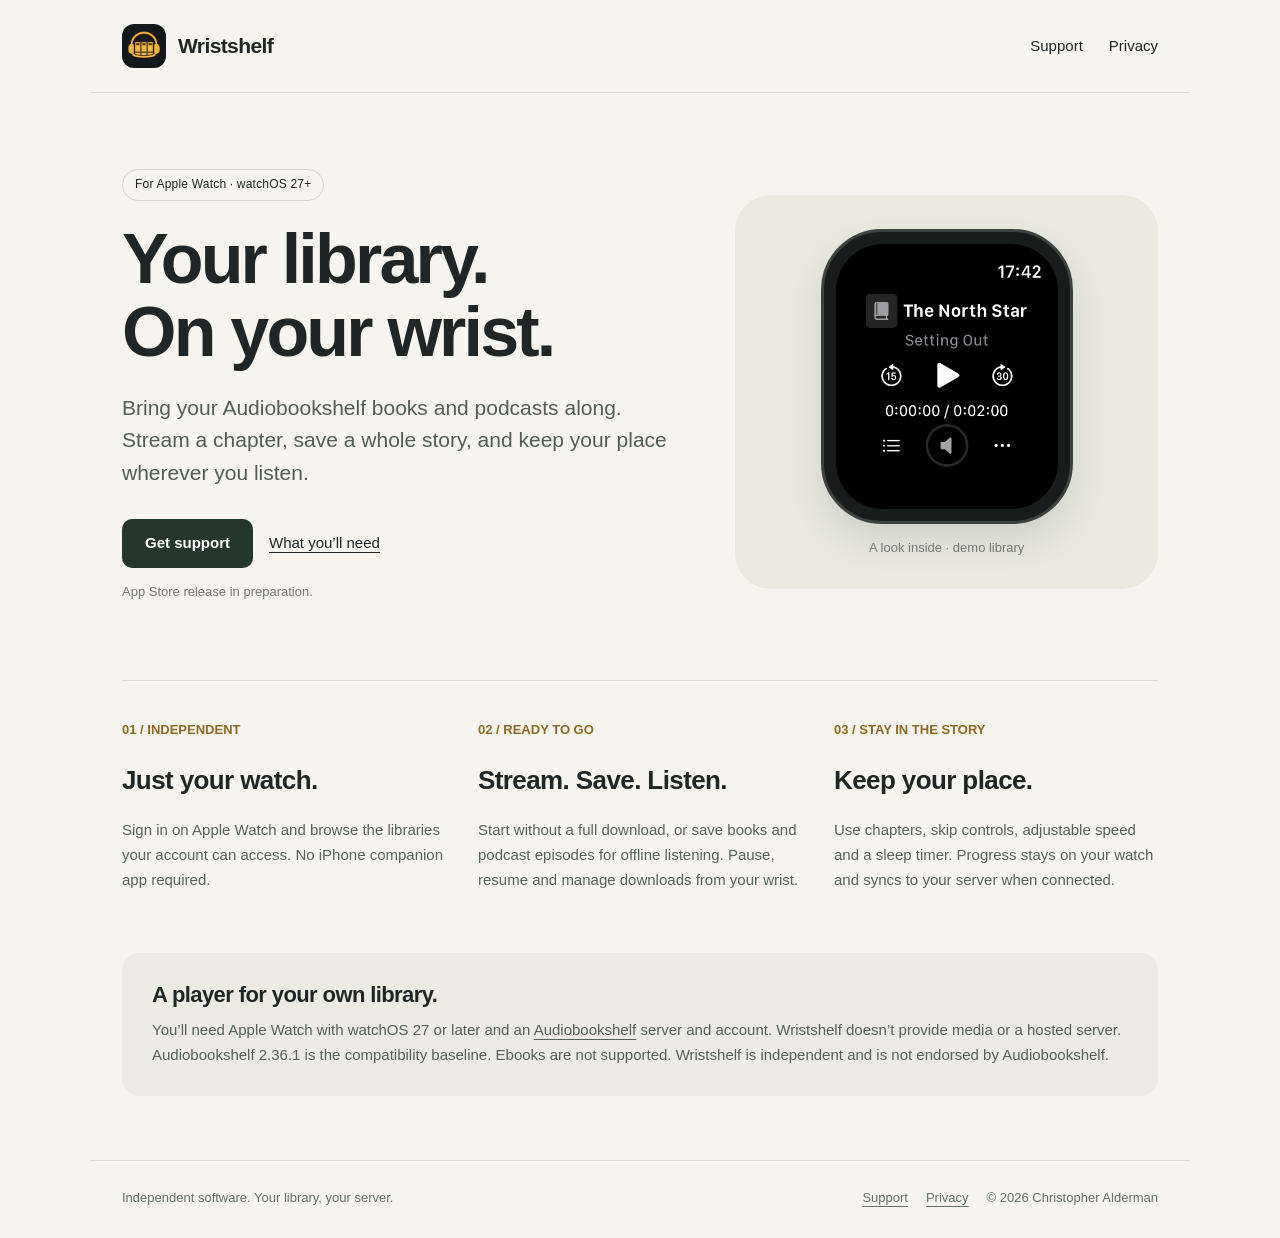
==== index.html @ abc9af6d "Publish Wristshelf support and privacy site" ====
<!doctype html>
<html lang="en"><head><meta charset="utf-8"><meta name="viewport" content="width=device-width,initial-scale=1"><title>Wristshelf — Your library, on your wrist</title><meta name="description" content="A standalone Apple Watch player for your Audiobookshelf audiobooks and podcasts."><link rel="canonical" href="https://wristshelf.fourbees.net/"><link rel="icon" type="image/png" href="./assets/icon.png"><link rel="stylesheet" href="./assets/site.css"></head>
<body><a class="skip" href="#content">Skip to content</a><header><a class="brand" href="./"><img src="./assets/icon.png" alt="" width="44" height="44">Wristshelf</a><nav aria-label="Main navigation"><a href="./support/">Support</a><a href="./privacy/">Privacy</a></nav></header><main id="content"><section class="hero"><div><span class="pill">For Apple Watch · watchOS 27+</span><h1>Your library.<br>On your wrist.</h1><p class="lead">Bring your Audiobookshelf books and podcasts along. Stream a chapter, save a whole story, and keep your place wherever you listen.</p><div class="actions"><a class="button" href="support/">Get support</a><a class="secondary" href="#requirements">What you’ll need</a></div><p class="caption">App Store release in preparation.</p></div><div class="preview"><div class="watch"><img src="assets/player.png" alt="Wristshelf player with large skip and play controls, chapter selection, volume and playback settings" width="416" height="496"></div><p class="caption">A look inside · demo library</p></div></section><section class="features" aria-label="Features"><article><span class="number">01 / INDEPENDENT</span><h2>Just your watch.</h2><p>Sign in on Apple Watch and browse the libraries your account can access. No iPhone companion app required.</p></article><article><span class="number">02 / READY TO GO</span><h2>Stream. Save. Listen.</h2><p>Start without a full download, or save books and podcast episodes for offline listening. Pause, resume and manage downloads from your wrist.</p></article><article><span class="number">03 / STAY IN THE STORY</span><h2>Keep your place.</h2><p>Use chapters, skip controls, adjustable speed and a sleep timer. Progress stays on your watch and syncs to your server when connected.</p></article></section><section class="requirements" id="requirements"><h2>A player for your own library.</h2><p>You’ll need Apple Watch with watchOS 27 or later and an <a href="https://www.audiobookshelf.org/">Audiobookshelf</a> server and account. Wristshelf doesn’t provide media or a hosted server. Audiobookshelf 2.36.1 is the compatibility baseline. Ebooks are not supported. Wristshelf is independent and is not endorsed by Audiobookshelf.</p></section></main><footer><p>Independent software. Your library, your server.</p><p><a href="./support/">Support</a><a href="./privacy/">Privacy</a>© 2026 Christopher Alderman</p></footer></body></html>
---- assets/site.css ----
*{box-sizing:border-box}html{color-scheme:light;scroll-behavior:smooth}body{margin:0;background:#f6f4ee;color:#202625;font-family:-apple-system,BlinkMacSystemFont,"Segoe UI",sans-serif;font-size:17px;line-height:1.65}a{color:inherit;text-underline-offset:4px}a:hover{color:#825405}a:focus-visible,summary:focus-visible{outline:3px solid #a96a00;outline-offset:5px}header,main,footer{max-width:1100px;margin:auto;padding:0 32px}header{display:flex;align-items:center;justify-content:space-between;gap:24px;padding-top:24px;padding-bottom:24px;border-bottom:1px solid #dddcd3}.brand{display:flex;align-items:center;gap:12px;font-size:21px;font-weight:750;text-decoration:none;letter-spacing:-.6px}.brand img{width:44px;height:44px;border-radius:12px}nav{display:flex;gap:26px;font-size:15px}nav a{text-decoration:none}nav a[aria-current=page]{text-decoration:underline}.skip{position:absolute;left:16px;top:-100px;background:white;padding:10px;z-index:3}.skip:focus{top:12px}.hero{display:grid;grid-template-columns:1.3fr 1fr;gap:64px;align-items:center;padding:76px 0 64px}.eyebrow{font-size:12px;letter-spacing:2px;text-transform:uppercase;font-weight:750;color:#696e67}h1{font-size:clamp(42px,6vw,70px);line-height:1.05;letter-spacing:-2.8px;margin:22px 0}h2{font-size:26px;line-height:1.25;letter-spacing:-.6px}h3{font-size:19px;line-height:1.4}.lead{font-size:21px;line-height:1.55;color:#535d55;max-width:560px}.pill{display:inline-block;border:1px solid #d5d2c7;padding:5px 12px;border-radius:24px;font-size:12px;letter-spacing:.2px}.actions{display:flex;gap:16px;align-items:center;flex-wrap:wrap;margin-top:30px}.button{display:inline-block;background:#24372f;color:#fff;padding:12px 23px;border-radius:10px;font-size:15px;font-weight:650;text-decoration:none}.button:hover{background:#354e42;color:white}.secondary{font-size:15px}.caption{font-size:13px;color:#74786f}.preview{text-align:center;background:#e9e9df;border-radius:36px;padding:34px 20px 18px}.watch{margin:auto;max-width:252px;padding:12px;background:#181c1b;border:3px solid #3b4240;border-radius:61px;box-shadow:0 18px 32px #26392d20}.watch img{display:block;width:100%;height:auto;border-radius:47px}.features{display:grid;grid-template-columns:repeat(3,1fr);gap:32px;border-top:1px solid #d9dacf;padding:34px 0 45px}.features p{color:#586258;font-size:15px}.number{color:#8c6926;font-size:13px;font-weight:650}.requirements{padding:28px 30px;background:#ecebe3;border-radius:18px;margin-bottom:64px}.requirements h2{margin:0 0 10px;font-size:22px}.requirements p{margin:0;color:#566055;font-size:15px}.document{max-width:740px;padding:60px 0 72px}.document h1{font-size:48px;letter-spacing:-1.5px}.document h2{margin-top:34px}.document p,.document li{color:#4e594f}.contact{padding:24px;background:#e8e9dc;border-radius:18px;margin:28px 0;overflow-wrap:anywhere}.contact p{margin:7px 0}.contact a{font-weight:700;color:#273f31}details{border-bottom:1px solid #d7d9cd;padding:18px 0}summary{cursor:pointer;font-weight:650;line-height:1.4}details p{font-size:16px}footer{border-top:1px solid #d9dacf;padding-top:26px;padding-bottom:30px;display:flex;justify-content:space-between;gap:24px;flex-wrap:wrap;font-size:13px;color:#657064}footer p{margin:0}footer a{margin-right:18px}code{font-size:14px} @media(max-width:680px){header,main,footer{padding-left:22px;padding-right:22px}header{gap:16px}.brand{font-size:18px;gap:8px}.brand img{width:36px;height:36px}nav{gap:16px;font-size:14px}.hero{grid-template-columns:1fr;gap:30px;padding:42px 0}.hero h1{max-width:480px;letter-spacing:-1.8px}.lead{font-size:19px}.preview{padding-top:28px}.watch{max-width:226px}.features{grid-template-columns:1fr;gap:10px;padding:28px 0}.features h2{font-size:23px;margin:8px 0}.features p{margin-top:10px}.requirements{margin-bottom:42px;padding:23px}.document{padding:36px 0 50px}.document h1{font-size:40px}.contact{padding:20px}footer{display:block}footer p+p{margin-top:12px}}@media(prefers-reduced-motion:reduce){html{scroll-behavior:auto}}
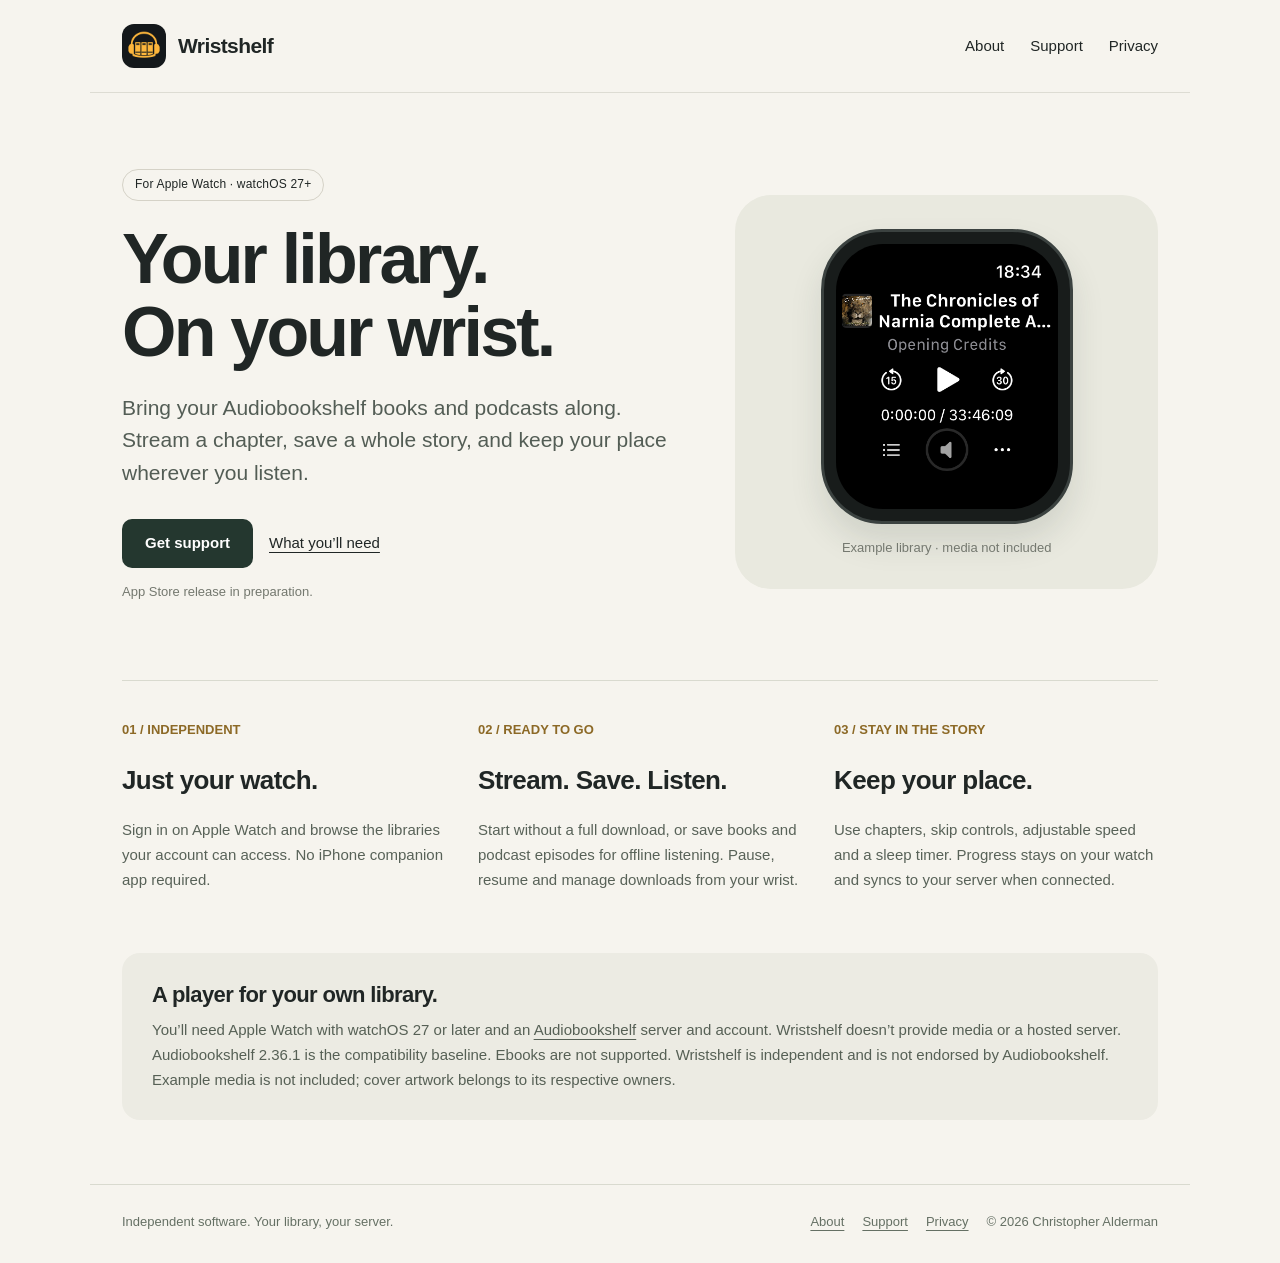
==== commit 045a927e: "Add gospel About page and Narnia player preview" ====
--- a/index.html
+++ b/index.html
@@ -1,3 +1,3 @@
 <!doctype html>
-<html lang="en"><head><meta charset="utf-8"><meta name="viewport" content="width=device-width,initial-scale=1"><title>Wristshelf — Your library, on your wrist</title><meta name="description" content="A standalone Apple Watch player for your Audiobookshelf audiobooks and podcasts."><link rel="canonical" href="https://wristshelf.fourbees.net/"><link rel="icon" type="image/png" href="./assets/icon.png"><link rel="stylesheet" href="./assets/site.css"></head>
-<body><a class="skip" href="#content">Skip to content</a><header><a class="brand" href="./"><img src="./assets/icon.png" alt="" width="44" height="44">Wristshelf</a><nav aria-label="Main navigation"><a href="./support/">Support</a><a href="./privacy/">Privacy</a></nav></header><main id="content"><section class="hero"><div><span class="pill">For Apple Watch · watchOS 27+</span><h1>Your library.<br>On your wrist.</h1><p class="lead">Bring your Audiobookshelf books and podcasts along. Stream a chapter, save a whole story, and keep your place wherever you listen.</p><div class="actions"><a class="button" href="support/">Get support</a><a class="secondary" href="#requirements">What you’ll need</a></div><p class="caption">App Store release in preparation.</p></div><div class="preview"><div class="watch"><img src="assets/player.png" alt="Wristshelf player with large skip and play controls, chapter selection, volume and playback settings" width="416" height="496"></div><p class="caption">A look inside · demo library</p></div></section><section class="features" aria-label="Features"><article><span class="number">01 / INDEPENDENT</span><h2>Just your watch.</h2><p>Sign in on Apple Watch and browse the libraries your account can access. No iPhone companion app required.</p></article><article><span class="number">02 / READY TO GO</span><h2>Stream. Save. Listen.</h2><p>Start without a full download, or save books and podcast episodes for offline listening. Pause, resume and manage downloads from your wrist.</p></article><article><span class="number">03 / STAY IN THE STORY</span><h2>Keep your place.</h2><p>Use chapters, skip controls, adjustable speed and a sleep timer. Progress stays on your watch and syncs to your server when connected.</p></article></section><section class="requirements" id="requirements"><h2>A player for your own library.</h2><p>You’ll need Apple Watch with watchOS 27 or later and an <a href="https://www.audiobookshelf.org/">Audiobookshelf</a> server and account. Wristshelf doesn’t provide media or a hosted server. Audiobookshelf 2.36.1 is the compatibility baseline. Ebooks are not supported. Wristshelf is independent and is not endorsed by Audiobookshelf.</p></section></main><footer><p>Independent software. Your library, your server.</p><p><a href="./support/">Support</a><a href="./privacy/">Privacy</a>© 2026 Christopher Alderman</p></footer></body></html>
+<html lang="en"><head><meta charset="utf-8"><meta name="viewport" content="width=device-width,initial-scale=1"><title>Wristshelf — Your library, on your wrist</title><meta name="description" content="A standalone Apple Watch player for your Audiobookshelf audiobooks and podcasts."><link rel="canonical" href="https://wristshelf.fourbees.net/"><link rel="icon" type="image/png" href="./assets/icon.png"><link rel="stylesheet" href="./assets/site.css?v=11"></head>
+<body><a class="skip" href="#content">Skip to content</a><header><a class="brand" href="./"><img src="./assets/icon.png" alt="" width="44" height="44">Wristshelf</a><nav aria-label="Main navigation"><a href="./about/">About</a><a href="./support/">Support</a><a href="./privacy/">Privacy</a></nav></header><main id="content"><section class="hero"><div><span class="pill">For Apple Watch · watchOS 27+</span><h1>Your library.<br>On your wrist.</h1><p class="lead">Bring your Audiobookshelf books and podcasts along. Stream a chapter, save a whole story, and keep your place wherever you listen.</p><div class="actions"><a class="button" href="support/">Get support</a><a class="secondary" href="#requirements">What you’ll need</a></div><p class="caption">App Store release in preparation.</p></div><div class="preview"><div class="watch"><img src="assets/player.png?v=11" alt="Wristshelf player with large skip and play controls, chapter selection, volume and playback settings" width="416" height="496"></div><p class="caption">Example library · media not included</p></div></section><section class="features" aria-label="Features"><article><span class="number">01 / INDEPENDENT</span><h2>Just your watch.</h2><p>Sign in on Apple Watch and browse the libraries your account can access. No iPhone companion app required.</p></article><article><span class="number">02 / READY TO GO</span><h2>Stream. Save. Listen.</h2><p>Start without a full download, or save books and podcast episodes for offline listening. Pause, resume and manage downloads from your wrist.</p></article><article><span class="number">03 / STAY IN THE STORY</span><h2>Keep your place.</h2><p>Use chapters, skip controls, adjustable speed and a sleep timer. Progress stays on your watch and syncs to your server when connected.</p></article></section><section class="requirements" id="requirements"><h2>A player for your own library.</h2><p>You’ll need Apple Watch with watchOS 27 or later and an <a href="https://www.audiobookshelf.org/">Audiobookshelf</a> server and account. Wristshelf doesn’t provide media or a hosted server. Audiobookshelf 2.36.1 is the compatibility baseline. Ebooks are not supported. Wristshelf is independent and is not endorsed by Audiobookshelf. Example media is not included; cover artwork belongs to its respective owners.</p></section></main><footer><p>Independent software. Your library, your server.</p><p><a href="./about/">About</a><a href="./support/">Support</a><a href="./privacy/">Privacy</a>© 2026 Christopher Alderman</p></footer></body></html>
--- a/assets/site.css
+++ b/assets/site.css
@@ -1 +1 @@
-*{box-sizing:border-box}html{color-scheme:light;scroll-behavior:smooth}body{margin:0;background:#f6f4ee;color:#202625;font-family:-apple-system,BlinkMacSystemFont,"Segoe UI",sans-serif;font-size:17px;line-height:1.65}a{color:inherit;text-underline-offset:4px}a:hover{color:#825405}a:focus-visible,summary:focus-visible{outline:3px solid #a96a00;outline-offset:5px}header,main,footer{max-width:1100px;margin:auto;padding:0 32px}header{display:flex;align-items:center;justify-content:space-between;gap:24px;padding-top:24px;padding-bottom:24px;border-bottom:1px solid #dddcd3}.brand{display:flex;align-items:center;gap:12px;font-size:21px;font-weight:750;text-decoration:none;letter-spacing:-.6px}.brand img{width:44px;height:44px;border-radius:12px}nav{display:flex;gap:26px;font-size:15px}nav a{text-decoration:none}nav a[aria-current=page]{text-decoration:underline}.skip{position:absolute;left:16px;top:-100px;background:white;padding:10px;z-index:3}.skip:focus{top:12px}.hero{display:grid;grid-template-columns:1.3fr 1fr;gap:64px;align-items:center;padding:76px 0 64px}.eyebrow{font-size:12px;letter-spacing:2px;text-transform:uppercase;font-weight:750;color:#696e67}h1{font-size:clamp(42px,6vw,70px);line-height:1.05;letter-spacing:-2.8px;margin:22px 0}h2{font-size:26px;line-height:1.25;letter-spacing:-.6px}h3{font-size:19px;line-height:1.4}.lead{font-size:21px;line-height:1.55;color:#535d55;max-width:560px}.pill{display:inline-block;border:1px solid #d5d2c7;padding:5px 12px;border-radius:24px;font-size:12px;letter-spacing:.2px}.actions{display:flex;gap:16px;align-items:center;flex-wrap:wrap;margin-top:30px}.button{display:inline-block;background:#24372f;color:#fff;padding:12px 23px;border-radius:10px;font-size:15px;font-weight:650;text-decoration:none}.button:hover{background:#354e42;color:white}.secondary{font-size:15px}.caption{font-size:13px;color:#74786f}.preview{text-align:center;background:#e9e9df;border-radius:36px;padding:34px 20px 18px}.watch{margin:auto;max-width:252px;padding:12px;background:#181c1b;border:3px solid #3b4240;border-radius:61px;box-shadow:0 18px 32px #26392d20}.watch img{display:block;width:100%;height:auto;border-radius:47px}.features{display:grid;grid-template-columns:repeat(3,1fr);gap:32px;border-top:1px solid #d9dacf;padding:34px 0 45px}.features p{color:#586258;font-size:15px}.number{color:#8c6926;font-size:13px;font-weight:650}.requirements{padding:28px 30px;background:#ecebe3;border-radius:18px;margin-bottom:64px}.requirements h2{margin:0 0 10px;font-size:22px}.requirements p{margin:0;color:#566055;font-size:15px}.document{max-width:740px;padding:60px 0 72px}.document h1{font-size:48px;letter-spacing:-1.5px}.document h2{margin-top:34px}.document p,.document li{color:#4e594f}.contact{padding:24px;background:#e8e9dc;border-radius:18px;margin:28px 0;overflow-wrap:anywhere}.contact p{margin:7px 0}.contact a{font-weight:700;color:#273f31}details{border-bottom:1px solid #d7d9cd;padding:18px 0}summary{cursor:pointer;font-weight:650;line-height:1.4}details p{font-size:16px}footer{border-top:1px solid #d9dacf;padding-top:26px;padding-bottom:30px;display:flex;justify-content:space-between;gap:24px;flex-wrap:wrap;font-size:13px;color:#657064}footer p{margin:0}footer a{margin-right:18px}code{font-size:14px} @media(max-width:680px){header,main,footer{padding-left:22px;padding-right:22px}header{gap:16px}.brand{font-size:18px;gap:8px}.brand img{width:36px;height:36px}nav{gap:16px;font-size:14px}.hero{grid-template-columns:1fr;gap:30px;padding:42px 0}.hero h1{max-width:480px;letter-spacing:-1.8px}.lead{font-size:19px}.preview{padding-top:28px}.watch{max-width:226px}.features{grid-template-columns:1fr;gap:10px;padding:28px 0}.features h2{font-size:23px;margin:8px 0}.features p{margin-top:10px}.requirements{margin-bottom:42px;padding:23px}.document{padding:36px 0 50px}.document h1{font-size:40px}.contact{padding:20px}footer{display:block}footer p+p{margin-top:12px}}@media(prefers-reduced-motion:reduce){html{scroll-behavior:auto}}
+*{box-sizing:border-box}html{color-scheme:light;scroll-behavior:smooth}body{margin:0;background:#f6f4ee;color:#202625;font-family:-apple-system,BlinkMacSystemFont,"Segoe UI",sans-serif;font-size:17px;line-height:1.65}a{color:inherit;text-underline-offset:4px}a:hover{color:#825405}a:focus-visible,summary:focus-visible{outline:3px solid #a96a00;outline-offset:5px}header,main,footer{max-width:1100px;margin:auto;padding:0 32px}header{display:flex;align-items:center;justify-content:space-between;gap:24px;padding-top:24px;padding-bottom:24px;border-bottom:1px solid #dddcd3}.brand{display:flex;align-items:center;gap:12px;font-size:21px;font-weight:750;text-decoration:none;letter-spacing:-.6px}.brand img{width:44px;height:44px;border-radius:12px}nav{display:flex;gap:26px;font-size:15px}nav a{text-decoration:none}nav a[aria-current=page]{text-decoration:underline}.skip{position:absolute;left:16px;top:-100px;background:white;padding:10px;z-index:3}.skip:focus{top:12px}.hero{display:grid;grid-template-columns:1.3fr 1fr;gap:64px;align-items:center;padding:76px 0 64px}.eyebrow{font-size:12px;letter-spacing:2px;text-transform:uppercase;font-weight:750;color:#696e67}h1{font-size:clamp(42px,6vw,70px);line-height:1.05;letter-spacing:-2.8px;margin:22px 0}h2{font-size:26px;line-height:1.25;letter-spacing:-.6px}h3{font-size:19px;line-height:1.4}.lead{font-size:21px;line-height:1.55;color:#535d55;max-width:560px}.pill{display:inline-block;border:1px solid #d5d2c7;padding:5px 12px;border-radius:24px;font-size:12px;letter-spacing:.2px}.actions{display:flex;gap:16px;align-items:center;flex-wrap:wrap;margin-top:30px}.button{display:inline-block;background:#24372f;color:#fff;padding:12px 23px;border-radius:10px;font-size:15px;font-weight:650;text-decoration:none}.button:hover{background:#354e42;color:white}.secondary{font-size:15px}.caption{font-size:13px;color:#74786f}.preview{text-align:center;background:#e9e9df;border-radius:36px;padding:34px 20px 18px}.watch{margin:auto;max-width:252px;padding:12px;background:#181c1b;border:3px solid #3b4240;border-radius:61px;box-shadow:0 18px 32px #26392d20}.watch img{display:block;width:100%;height:auto;border-radius:47px}.features{display:grid;grid-template-columns:repeat(3,1fr);gap:32px;border-top:1px solid #d9dacf;padding:34px 0 45px}.features p{color:#586258;font-size:15px}.number{color:#8c6926;font-size:13px;font-weight:650}.requirements{padding:28px 30px;background:#ecebe3;border-radius:18px;margin-bottom:64px}.requirements h2{margin:0 0 10px;font-size:22px}.requirements p{margin:0;color:#566055;font-size:15px}.document{max-width:740px;padding:60px 0 72px}.document h1{font-size:48px;letter-spacing:-1.5px}.document h2{margin-top:34px}.document p,.document li{color:#4e594f}.contact{padding:24px;background:#e8e9dc;border-radius:18px;margin:28px 0;overflow-wrap:anywhere}.contact p{margin:7px 0}.contact a{font-weight:700;color:#273f31}details{border-bottom:1px solid #d7d9cd;padding:18px 0}summary{cursor:pointer;font-weight:650;line-height:1.4}details p{font-size:16px}footer{border-top:1px solid #d9dacf;padding-top:26px;padding-bottom:30px;display:flex;justify-content:space-between;gap:24px;flex-wrap:wrap;font-size:13px;color:#657064}footer p{margin:0}footer a{margin-right:18px}code{font-size:14px} @media(max-width:680px){header,main,footer{padding-left:22px;padding-right:22px}header{gap:16px;flex-wrap:wrap}.brand{font-size:18px;gap:8px}.brand img{width:36px;height:36px}nav{gap:16px;font-size:14px}.hero{grid-template-columns:1fr;gap:30px;padding:42px 0}.hero h1{max-width:480px;letter-spacing:-1.8px}.lead{font-size:19px}.preview{padding-top:28px}.watch{max-width:226px}.features{grid-template-columns:1fr;gap:10px;padding:28px 0}.features h2{font-size:23px;margin:8px 0}.features p{margin-top:10px}.requirements{margin-bottom:42px;padding:23px}.document{padding:36px 0 50px}.document h1{font-size:40px}.contact{padding:20px}footer{display:block}footer p+p{margin-top:12px}}@media(prefers-reduced-motion:reduce){html{scroll-behavior:auto}}
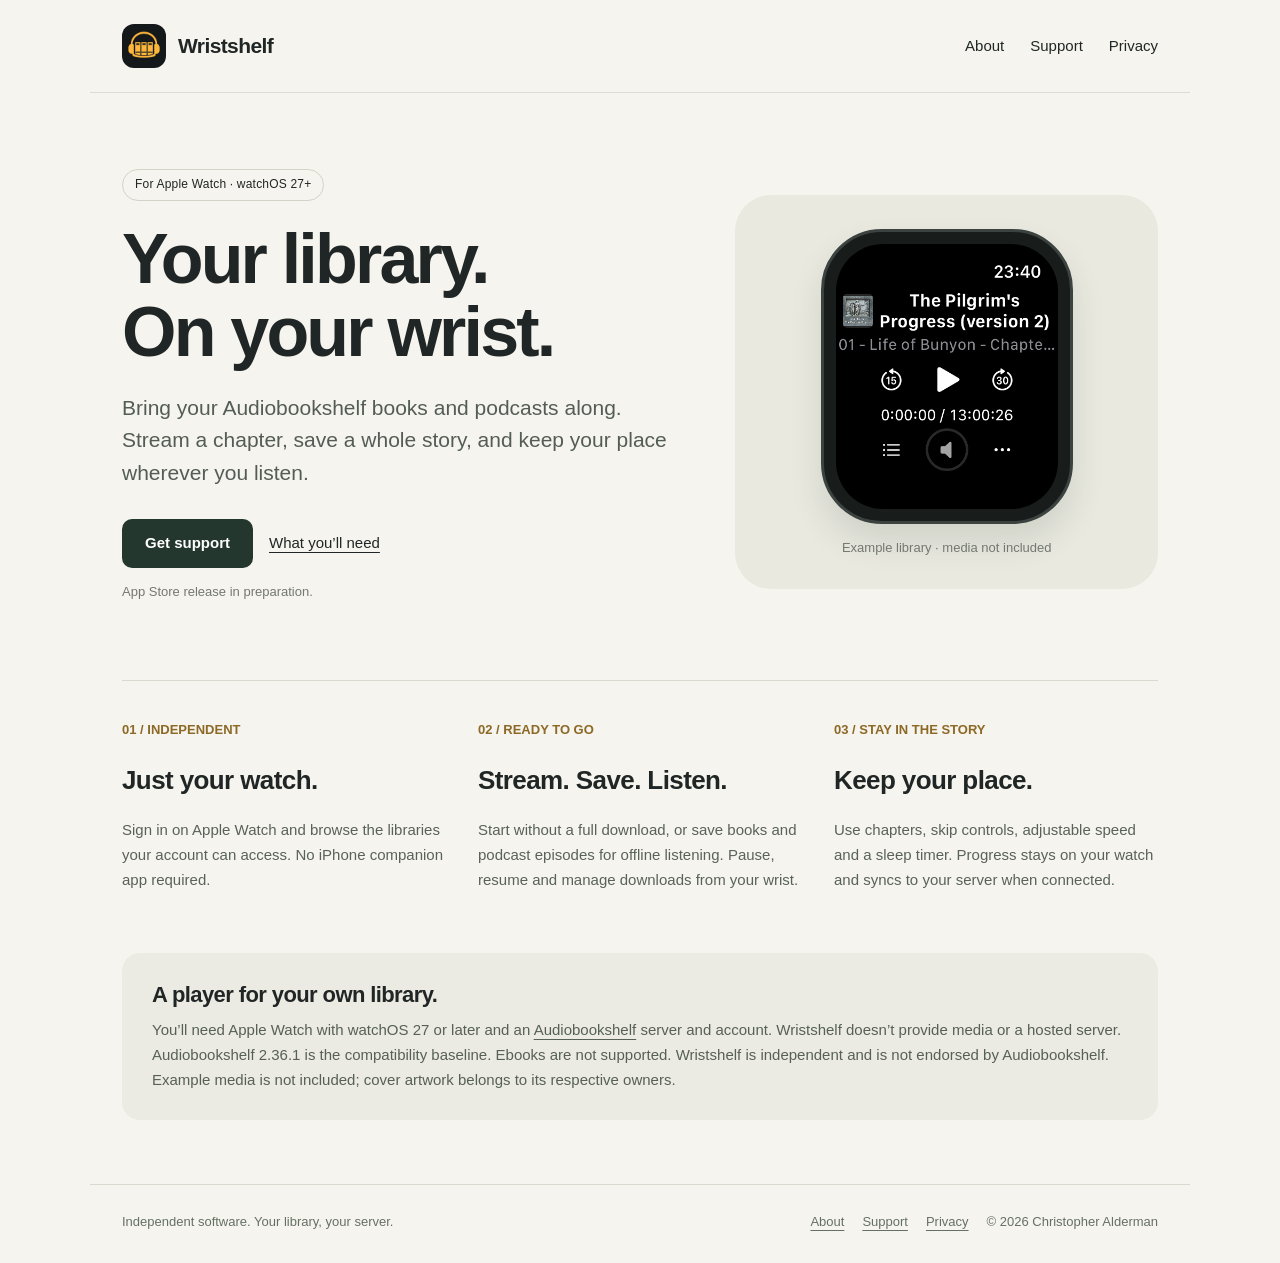
==== commit 63c98572: "Show Pilgrims Progress in the watch player preview" ====
--- a/index.html
+++ b/index.html
@@ -1,3 +1,3 @@
 <!doctype html>
-<html lang="en"><head><meta charset="utf-8"><meta name="viewport" content="width=device-width,initial-scale=1"><title>Wristshelf — Your library, on your wrist</title><meta name="description" content="A standalone Apple Watch player for your Audiobookshelf audiobooks and podcasts."><link rel="canonical" href="https://wristshelf.fourbees.net/"><link rel="icon" type="image/png" href="./assets/icon.png"><link rel="stylesheet" href="./assets/site.css?v=11"></head>
-<body><a class="skip" href="#content">Skip to content</a><header><a class="brand" href="./"><img src="./assets/icon.png" alt="" width="44" height="44">Wristshelf</a><nav aria-label="Main navigation"><a href="./about/">About</a><a href="./support/">Support</a><a href="./privacy/">Privacy</a></nav></header><main id="content"><section class="hero"><div><span class="pill">For Apple Watch · watchOS 27+</span><h1>Your library.<br>On your wrist.</h1><p class="lead">Bring your Audiobookshelf books and podcasts along. Stream a chapter, save a whole story, and keep your place wherever you listen.</p><div class="actions"><a class="button" href="support/">Get support</a><a class="secondary" href="#requirements">What you’ll need</a></div><p class="caption">App Store release in preparation.</p></div><div class="preview"><div class="watch"><img src="assets/player.png?v=11" alt="Wristshelf player with large skip and play controls, chapter selection, volume and playback settings" width="416" height="496"></div><p class="caption">Example library · media not included</p></div></section><section class="features" aria-label="Features"><article><span class="number">01 / INDEPENDENT</span><h2>Just your watch.</h2><p>Sign in on Apple Watch and browse the libraries your account can access. No iPhone companion app required.</p></article><article><span class="number">02 / READY TO GO</span><h2>Stream. Save. Listen.</h2><p>Start without a full download, or save books and podcast episodes for offline listening. Pause, resume and manage downloads from your wrist.</p></article><article><span class="number">03 / STAY IN THE STORY</span><h2>Keep your place.</h2><p>Use chapters, skip controls, adjustable speed and a sleep timer. Progress stays on your watch and syncs to your server when connected.</p></article></section><section class="requirements" id="requirements"><h2>A player for your own library.</h2><p>You’ll need Apple Watch with watchOS 27 or later and an <a href="https://www.audiobookshelf.org/">Audiobookshelf</a> server and account. Wristshelf doesn’t provide media or a hosted server. Audiobookshelf 2.36.1 is the compatibility baseline. Ebooks are not supported. Wristshelf is independent and is not endorsed by Audiobookshelf. Example media is not included; cover artwork belongs to its respective owners.</p></section></main><footer><p>Independent software. Your library, your server.</p><p><a href="./about/">About</a><a href="./support/">Support</a><a href="./privacy/">Privacy</a>© 2026 Christopher Alderman</p></footer></body></html>
+<html lang="en"><head><meta charset="utf-8"><meta name="viewport" content="width=device-width,initial-scale=1"><title>Wristshelf — Your library, on your wrist</title><meta name="description" content="A standalone Apple Watch player for your Audiobookshelf audiobooks and podcasts."><link rel="canonical" href="https://wristshelf.fourbees.net/"><link rel="icon" type="image/png" href="./assets/icon.png"><link rel="stylesheet" href="./assets/site.css?v=12"></head>
+<body><a class="skip" href="#content">Skip to content</a><header><a class="brand" href="./"><img src="./assets/icon.png" alt="" width="44" height="44">Wristshelf</a><nav aria-label="Main navigation"><a href="./about/">About</a><a href="./support/">Support</a><a href="./privacy/">Privacy</a></nav></header><main id="content"><section class="hero"><div><span class="pill">For Apple Watch · watchOS 27+</span><h1>Your library.<br>On your wrist.</h1><p class="lead">Bring your Audiobookshelf books and podcasts along. Stream a chapter, save a whole story, and keep your place wherever you listen.</p><div class="actions"><a class="button" href="support/">Get support</a><a class="secondary" href="#requirements">What you’ll need</a></div><p class="caption">App Store release in preparation.</p></div><div class="preview"><div class="watch"><img src="assets/player.png?v=13" alt="Wristshelf player with large skip and play controls, chapter selection, volume and playback settings" width="416" height="496"></div><p class="caption">Example library · media not included</p></div></section><section class="features" aria-label="Features"><article><span class="number">01 / INDEPENDENT</span><h2>Just your watch.</h2><p>Sign in on Apple Watch and browse the libraries your account can access. No iPhone companion app required.</p></article><article><span class="number">02 / READY TO GO</span><h2>Stream. Save. Listen.</h2><p>Start without a full download, or save books and podcast episodes for offline listening. Pause, resume and manage downloads from your wrist.</p></article><article><span class="number">03 / STAY IN THE STORY</span><h2>Keep your place.</h2><p>Use chapters, skip controls, adjustable speed and a sleep timer. Progress stays on your watch and syncs to your server when connected.</p></article></section><section class="requirements" id="requirements"><h2>A player for your own library.</h2><p>You’ll need Apple Watch with watchOS 27 or later and an <a href="https://www.audiobookshelf.org/">Audiobookshelf</a> server and account. Wristshelf doesn’t provide media or a hosted server. Audiobookshelf 2.36.1 is the compatibility baseline. Ebooks are not supported. Wristshelf is independent and is not endorsed by Audiobookshelf. Example media is not included; cover artwork belongs to its respective owners.</p></section></main><footer><p>Independent software. Your library, your server.</p><p><a href="./about/">About</a><a href="./support/">Support</a><a href="./privacy/">Privacy</a>© 2026 Christopher Alderman</p></footer></body></html>
--- a/assets/site.css
+++ b/assets/site.css
@@ -1 +1,2 @@
 *{box-sizing:border-box}html{color-scheme:light;scroll-behavior:smooth}body{margin:0;background:#f6f4ee;color:#202625;font-family:-apple-system,BlinkMacSystemFont,"Segoe UI",sans-serif;font-size:17px;line-height:1.65}a{color:inherit;text-underline-offset:4px}a:hover{color:#825405}a:focus-visible,summary:focus-visible{outline:3px solid #a96a00;outline-offset:5px}header,main,footer{max-width:1100px;margin:auto;padding:0 32px}header{display:flex;align-items:center;justify-content:space-between;gap:24px;padding-top:24px;padding-bottom:24px;border-bottom:1px solid #dddcd3}.brand{display:flex;align-items:center;gap:12px;font-size:21px;font-weight:750;text-decoration:none;letter-spacing:-.6px}.brand img{width:44px;height:44px;border-radius:12px}nav{display:flex;gap:26px;font-size:15px}nav a{text-decoration:none}nav a[aria-current=page]{text-decoration:underline}.skip{position:absolute;left:16px;top:-100px;background:white;padding:10px;z-index:3}.skip:focus{top:12px}.hero{display:grid;grid-template-columns:1.3fr 1fr;gap:64px;align-items:center;padding:76px 0 64px}.eyebrow{font-size:12px;letter-spacing:2px;text-transform:uppercase;font-weight:750;color:#696e67}h1{font-size:clamp(42px,6vw,70px);line-height:1.05;letter-spacing:-2.8px;margin:22px 0}h2{font-size:26px;line-height:1.25;letter-spacing:-.6px}h3{font-size:19px;line-height:1.4}.lead{font-size:21px;line-height:1.55;color:#535d55;max-width:560px}.pill{display:inline-block;border:1px solid #d5d2c7;padding:5px 12px;border-radius:24px;font-size:12px;letter-spacing:.2px}.actions{display:flex;gap:16px;align-items:center;flex-wrap:wrap;margin-top:30px}.button{display:inline-block;background:#24372f;color:#fff;padding:12px 23px;border-radius:10px;font-size:15px;font-weight:650;text-decoration:none}.button:hover{background:#354e42;color:white}.secondary{font-size:15px}.caption{font-size:13px;color:#74786f}.preview{text-align:center;background:#e9e9df;border-radius:36px;padding:34px 20px 18px}.watch{margin:auto;max-width:252px;padding:12px;background:#181c1b;border:3px solid #3b4240;border-radius:61px;box-shadow:0 18px 32px #26392d20}.watch img{display:block;width:100%;height:auto;border-radius:47px}.features{display:grid;grid-template-columns:repeat(3,1fr);gap:32px;border-top:1px solid #d9dacf;padding:34px 0 45px}.features p{color:#586258;font-size:15px}.number{color:#8c6926;font-size:13px;font-weight:650}.requirements{padding:28px 30px;background:#ecebe3;border-radius:18px;margin-bottom:64px}.requirements h2{margin:0 0 10px;font-size:22px}.requirements p{margin:0;color:#566055;font-size:15px}.document{max-width:740px;padding:60px 0 72px}.document h1{font-size:48px;letter-spacing:-1.5px}.document h2{margin-top:34px}.document p,.document li{color:#4e594f}.contact{padding:24px;background:#e8e9dc;border-radius:18px;margin:28px 0;overflow-wrap:anywhere}.contact p{margin:7px 0}.contact a{font-weight:700;color:#273f31}details{border-bottom:1px solid #d7d9cd;padding:18px 0}summary{cursor:pointer;font-weight:650;line-height:1.4}details p{font-size:16px}footer{border-top:1px solid #d9dacf;padding-top:26px;padding-bottom:30px;display:flex;justify-content:space-between;gap:24px;flex-wrap:wrap;font-size:13px;color:#657064}footer p{margin:0}footer a{margin-right:18px}code{font-size:14px} @media(max-width:680px){header,main,footer{padding-left:22px;padding-right:22px}header{gap:16px;flex-wrap:wrap}.brand{font-size:18px;gap:8px}.brand img{width:36px;height:36px}nav{gap:16px;font-size:14px}.hero{grid-template-columns:1fr;gap:30px;padding:42px 0}.hero h1{max-width:480px;letter-spacing:-1.8px}.lead{font-size:19px}.preview{padding-top:28px}.watch{max-width:226px}.features{grid-template-columns:1fr;gap:10px;padding:28px 0}.features h2{font-size:23px;margin:8px 0}.features p{margin-top:10px}.requirements{margin-bottom:42px;padding:23px}.document{padding:36px 0 50px}.document h1{font-size:40px}.contact{padding:20px}footer{display:block}footer p+p{margin-top:12px}}@media(prefers-reduced-motion:reduce){html{scroll-behavior:auto}}
+.document .gospel{border-top:1px solid #d9dacf;margin-top:44px;padding-top:8px}.document blockquote{margin:20px 0;padding:4px 20px 18px;border-left:3px solid #8c6926;background:#ecebe3;border-radius:0 12px 12px 0}.document blockquote cite{font-size:14px;font-style:normal;color:#566055}.document .scripture-credit{font-size:14px;margin-top:28px}.document a{overflow-wrap:anywhere}
